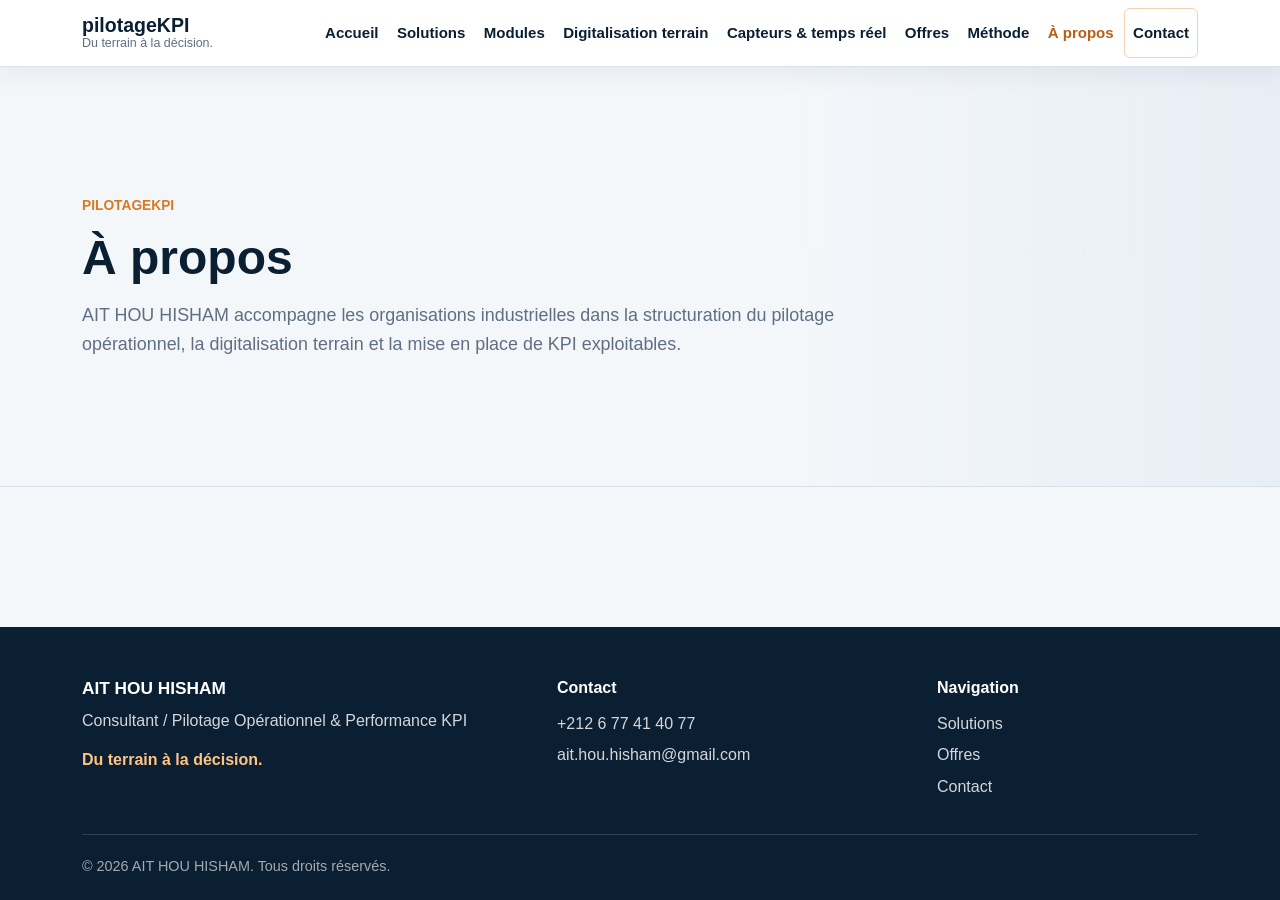
==== apropos.html @ cf685424 "Lot 1 - Structure visuelle initiale du site" ====
<!doctype html>
<html lang="fr">
<head>
  <meta charset="utf-8">
  <meta name="viewport" content="width=device-width, initial-scale=1">
  <title>À propos | pilotageKPI</title>
  <meta name="description" content="À propos de AIT HOU HISHAM, consultant en pilotage opérationnel et performance KPI.">
  <link href="https://cdn.jsdelivr.net/npm/bootstrap@5.3.3/dist/css/bootstrap.min.css" rel="stylesheet">
  <link rel="stylesheet" href="assets/css/style.css">
</head>
<body class="site-body">
  <a class="skip-link" href="#contenu">Aller au contenu</a>

  <nav class="navbar navbar-expand-xl site-navbar sticky-top" aria-label="Navigation principale">
    <div class="container">
      <a class="navbar-brand" href="index.html" aria-label="pilotageKPI - Accueil">
        <span class="brand-name">pilotageKPI</span>
        <span class="brand-line">Du terrain à la décision.</span>
      </a>
      <button class="navbar-toggler" type="button" data-bs-toggle="collapse" data-bs-target="#mainNavigation" aria-controls="mainNavigation" aria-expanded="false" aria-label="Ouvrir le menu">
        <span class="navbar-toggler-icon"></span>
      </button>
      <div class="collapse navbar-collapse" id="mainNavigation">
        <ul class="navbar-nav ms-auto align-items-lg-center">
          <li class="nav-item"><a class="nav-link" href="index.html" data-nav-link>Accueil</a></li>
          <li class="nav-item"><a class="nav-link" href="solutions.html" data-nav-link>Solutions</a></li>
          <li class="nav-item"><a class="nav-link" href="modules.html" data-nav-link>Modules</a></li>
          <li class="nav-item"><a class="nav-link" href="digitalisation-terrain.html" data-nav-link>Digitalisation terrain</a></li>
          <li class="nav-item"><a class="nav-link" href="capteurs-temps-reel.html" data-nav-link>Capteurs & temps réel</a></li>
          <li class="nav-item"><a class="nav-link" href="offres.html" data-nav-link>Offres</a></li>
          <li class="nav-item"><a class="nav-link" href="methode.html" data-nav-link>Méthode</a></li>
          <li class="nav-item"><a class="nav-link" href="apropos.html" data-nav-link>À propos</a></li>
          <li class="nav-item"><a class="nav-link nav-contact" href="contact.html" data-nav-link>Contact</a></li>
        </ul>
      </div>
    </div>
  </nav>

  <main id="contenu" class="site-main">
    <section class="page-hero">
      <div class="container">
        <p class="section-kicker">pilotageKPI</p>
        <h1>À propos</h1>
        <p class="page-intro">
          AIT HOU HISHAM accompagne les organisations industrielles dans la structuration du pilotage opérationnel,
          la digitalisation terrain et la mise en place de KPI exploitables.
        </p>
      </div>
    </section>
  </main>

  <footer class="site-footer">
    <div class="container">
      <div class="row gy-4 align-items-start">
        <div class="col-lg-5">
          <p class="footer-name">AIT HOU HISHAM</p>
          <p class="footer-title">Consultant / Pilotage Opérationnel & Performance KPI</p>
          <p class="footer-slogan">Du terrain à la décision.</p>
        </div>
        <div class="col-lg-4">
          <p class="footer-label">Contact</p>
          <ul class="footer-list">
            <li><a href="tel:+212677414077">+212 6 77 41 40 77</a></li>
            <li><a href="mailto:ait.hou.hisham@gmail.com">ait.hou.hisham@gmail.com</a></li>
          </ul>
        </div>
        <div class="col-lg-3">
          <p class="footer-label">Navigation</p>
          <ul class="footer-list">
            <li><a href="solutions.html">Solutions</a></li>
            <li><a href="offres.html">Offres</a></li>
            <li><a href="contact.html">Contact</a></li>
          </ul>
        </div>
      </div>
      <div class="footer-bottom">
        <span>© <span data-current-year></span> AIT HOU HISHAM. Tous droits réservés.</span>
      </div>
    </div>
  </footer>

  <script src="https://cdn.jsdelivr.net/npm/bootstrap@5.3.3/dist/js/bootstrap.bundle.min.js"></script>
  <script src="assets/js/main.js"></script>
</body>
</html>
---- assets/css/style.css ----
:root {
  --color-primary: #0b1f33;
  --color-primary-soft: #12395a;
  --color-primary-muted: #25638b;
  --color-accent: #d97924;
  --color-accent-dark: #b85f16;
  --color-white: #ffffff;
  --color-light: #f4f7fa;
  --color-border: #d9e1ea;
  --color-text: #142235;
  --color-muted: #5f6f82;
  --shadow-soft: 0 16px 40px rgba(11, 31, 51, 0.1);
}

* {
  box-sizing: border-box;
}

html {
  scroll-behavior: smooth;
}

body {
  margin: 0;
  font-family: Arial, Helvetica, sans-serif;
  color: var(--color-text);
  background: var(--color-light);
  line-height: 1.6;
}

a {
  color: inherit;
}

.site-body {
  min-height: 100vh;
  display: flex;
  flex-direction: column;
}

.site-main {
  flex: 1;
}

.skip-link {
  position: absolute;
  top: -48px;
  left: 16px;
  z-index: 1100;
  padding: 10px 14px;
  color: var(--color-white);
  background: var(--color-primary);
  border-radius: 6px;
  text-decoration: none;
  transition: top 0.2s ease;
}

.skip-link:focus {
  top: 16px;
}

.site-navbar {
  background: rgba(255, 255, 255, 0.98);
  border-bottom: 1px solid var(--color-border);
  box-shadow: 0 8px 24px rgba(11, 31, 51, 0.06);
}

.navbar-brand {
  display: inline-flex;
  flex-direction: column;
  gap: 0;
  padding: 0.35rem 0;
  color: var(--color-primary);
}

.navbar-brand:hover,
.navbar-brand:focus {
  color: var(--color-primary);
}

.brand-name {
  font-size: 1.22rem;
  font-weight: 800;
  line-height: 1.1;
  letter-spacing: 0;
}

.brand-line {
  font-size: 0.78rem;
  color: var(--color-muted);
  line-height: 1.2;
}

.navbar-nav {
  gap: 0.15rem;
}

.site-navbar .nav-link {
  color: var(--color-primary);
  font-size: 0.94rem;
  font-weight: 600;
  padding: 0.75rem 0.68rem;
  border-radius: 6px;
}

.site-navbar .nav-link:hover,
.site-navbar .nav-link:focus {
  color: var(--color-accent-dark);
  background: rgba(217, 121, 36, 0.08);
}

.site-navbar .nav-link.active {
  color: var(--color-accent-dark);
}

.nav-contact {
  border: 1px solid rgba(217, 121, 36, 0.35);
}

.navbar-toggler {
  border-color: var(--color-border);
  border-radius: 6px;
}

.hero-section {
  min-height: 680px;
  display: flex;
  align-items: center;
  color: var(--color-white);
  background-image:
    linear-gradient(90deg, rgba(11, 31, 51, 0.96) 0%, rgba(11, 31, 51, 0.86) 42%, rgba(11, 31, 51, 0.5) 100%),
    url("../img/hero-industrial-kpi.png");
  background-size: cover;
  background-position: center;
  padding: 6rem 0;
}

.hero-content {
  max-width: 760px;
}

.section-kicker {
  margin: 0 0 0.9rem;
  color: var(--color-accent);
  font-size: 0.86rem;
  font-weight: 800;
  letter-spacing: 0;
  text-transform: uppercase;
}

.hero-section .section-kicker {
  color: #ffc483;
}

.hero-section h1,
.page-hero h1 {
  margin: 0;
  font-weight: 800;
  line-height: 1.12;
  letter-spacing: 0;
}

.hero-section h1 {
  max-width: 720px;
  font-size: 3.4rem;
}

.hero-subtitle {
  margin: 1.2rem 0 0;
  color: #eaf0f6;
  font-size: 1.35rem;
  font-weight: 700;
}

.hero-text {
  max-width: 680px;
  margin: 1rem 0 0;
  color: rgba(255, 255, 255, 0.9);
  font-size: 1.08rem;
}

.hero-actions,
.contact-actions {
  display: flex;
  flex-wrap: wrap;
  gap: 0.85rem;
  margin-top: 2rem;
}

.btn {
  border-radius: 6px;
  font-weight: 700;
  padding: 0.8rem 1.1rem;
}

.btn-accent {
  color: var(--color-white);
  background: var(--color-accent);
  border: 1px solid var(--color-accent);
}

.btn-accent:hover,
.btn-accent:focus {
  color: var(--color-white);
  background: var(--color-accent-dark);
  border-color: var(--color-accent-dark);
}

.btn-light-outline {
  color: var(--color-white);
  border: 1px solid rgba(255, 255, 255, 0.72);
  background: rgba(255, 255, 255, 0.06);
}

.btn-light-outline:hover,
.btn-light-outline:focus {
  color: var(--color-primary);
  background: var(--color-white);
  border-color: var(--color-white);
}

.btn-primary-soft {
  color: var(--color-white);
  background: var(--color-primary-soft);
  border: 1px solid var(--color-primary-soft);
}

.btn-primary-soft:hover,
.btn-primary-soft:focus {
  color: var(--color-white);
  background: var(--color-primary);
  border-color: var(--color-primary);
}

.section-band {
  padding: 4.5rem 0;
  background: var(--color-white);
}

.section-heading {
  max-width: 760px;
  margin-bottom: 2rem;
}

.section-heading h2 {
  margin: 0;
  color: var(--color-primary);
  font-size: 2rem;
  font-weight: 800;
  line-height: 1.2;
  letter-spacing: 0;
}

.feature-card {
  height: 100%;
  padding: 1.5rem;
  background: var(--color-white);
  border: 1px solid var(--color-border);
  border-top: 4px solid var(--color-accent);
  border-radius: 8px;
  box-shadow: var(--shadow-soft);
}

.feature-card h3 {
  margin: 0 0 0.75rem;
  color: var(--color-primary);
  font-size: 1.18rem;
  font-weight: 800;
  letter-spacing: 0;
}

.feature-card p {
  margin: 0;
  color: var(--color-muted);
}

.page-hero {
  min-height: 420px;
  display: flex;
  align-items: center;
  padding: 5rem 0;
  background:
    linear-gradient(90deg, rgba(244, 247, 250, 1) 0%, rgba(244, 247, 250, 0.96) 60%, rgba(231, 238, 245, 1) 100%);
  border-bottom: 1px solid var(--color-border);
}

.page-hero h1 {
  color: var(--color-primary);
  font-size: 3rem;
}

.page-intro {
  max-width: 760px;
  margin: 1rem 0 0;
  color: var(--color-muted);
  font-size: 1.12rem;
}

.site-footer {
  color: rgba(255, 255, 255, 0.82);
  background: var(--color-primary);
  padding: 3rem 0 1.4rem;
}

.footer-name {
  margin: 0 0 0.35rem;
  color: var(--color-white);
  font-size: 1.08rem;
  font-weight: 800;
  letter-spacing: 0;
}

.footer-title,
.footer-slogan {
  margin: 0;
}

.footer-slogan {
  margin-top: 0.8rem;
  color: #ffc483;
  font-weight: 700;
}

.footer-label {
  margin: 0 0 0.65rem;
  color: var(--color-white);
  font-weight: 800;
}

.footer-list {
  display: grid;
  gap: 0.35rem;
  margin: 0;
  padding: 0;
  list-style: none;
}

.footer-list a {
  color: rgba(255, 255, 255, 0.82);
  text-decoration: none;
}

.footer-list a:hover,
.footer-list a:focus {
  color: #ffc483;
}

.footer-bottom {
  margin-top: 2.2rem;
  padding-top: 1.2rem;
  color: rgba(255, 255, 255, 0.62);
  border-top: 1px solid rgba(255, 255, 255, 0.14);
  font-size: 0.9rem;
}

@media (max-width: 1199.98px) {
  .site-navbar .navbar-collapse {
    padding: 1rem 0 0.4rem;
  }

  .navbar-nav {
    align-items: stretch;
  }

  .site-navbar .nav-link {
    padding: 0.7rem 0.75rem;
  }

  .nav-contact {
    border: 0;
  }

  .hero-section {
    min-height: 620px;
    background-position: 58% center;
  }

  .hero-section h1 {
    font-size: 2.65rem;
  }
}

@media (max-width: 575.98px) {
  .brand-name {
    font-size: 1.08rem;
  }

  .brand-line {
    font-size: 0.72rem;
  }

  .hero-section {
    min-height: auto;
    padding: 4.5rem 0;
    background-position: center;
  }

  .hero-section h1 {
    font-size: 2.15rem;
  }

  .hero-subtitle {
    font-size: 1.08rem;
  }

  .hero-text,
  .page-intro {
    font-size: 1rem;
  }

  .hero-actions,
  .contact-actions {
    flex-direction: column;
    align-items: stretch;
  }

  .btn {
    width: 100%;
  }

  .section-band,
  .page-hero {
    padding: 3.4rem 0;
  }

  .page-hero h1 {
    font-size: 2.15rem;
  }

  .section-heading h2 {
    font-size: 1.65rem;
  }
}
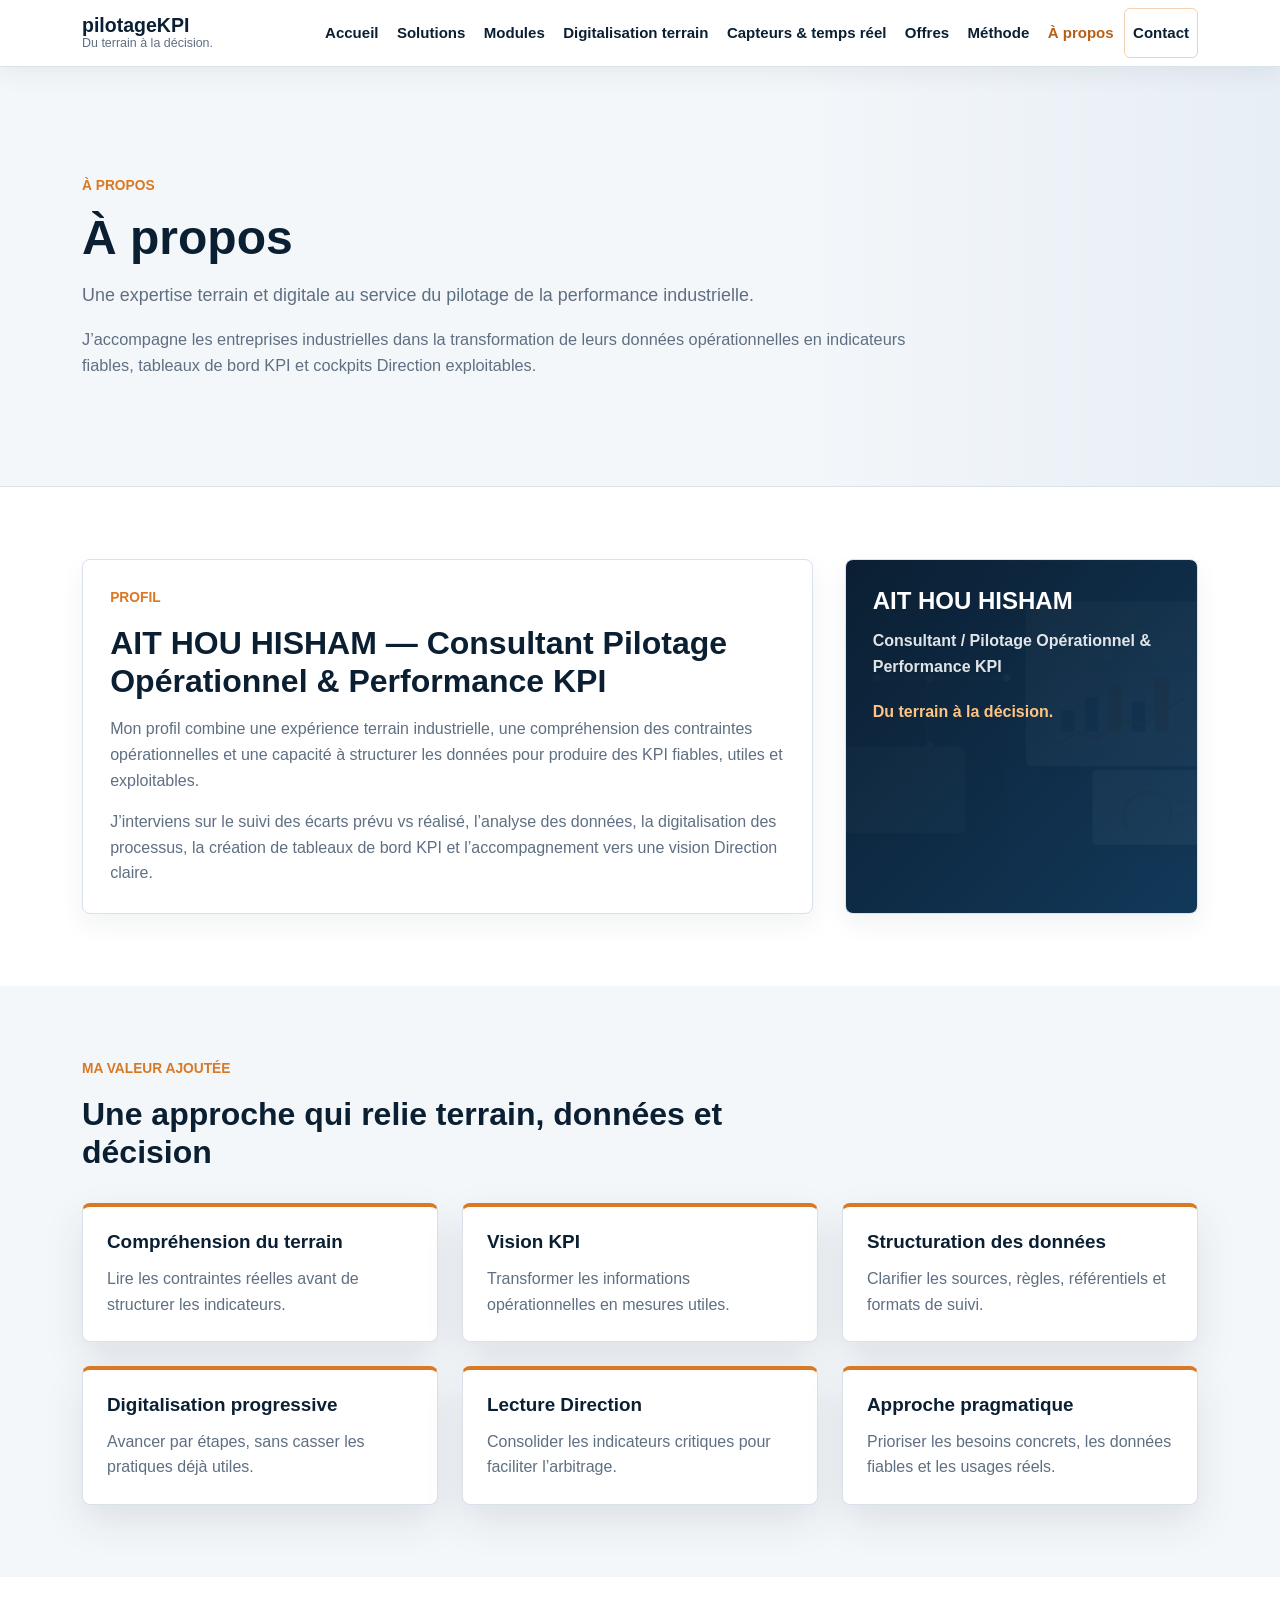
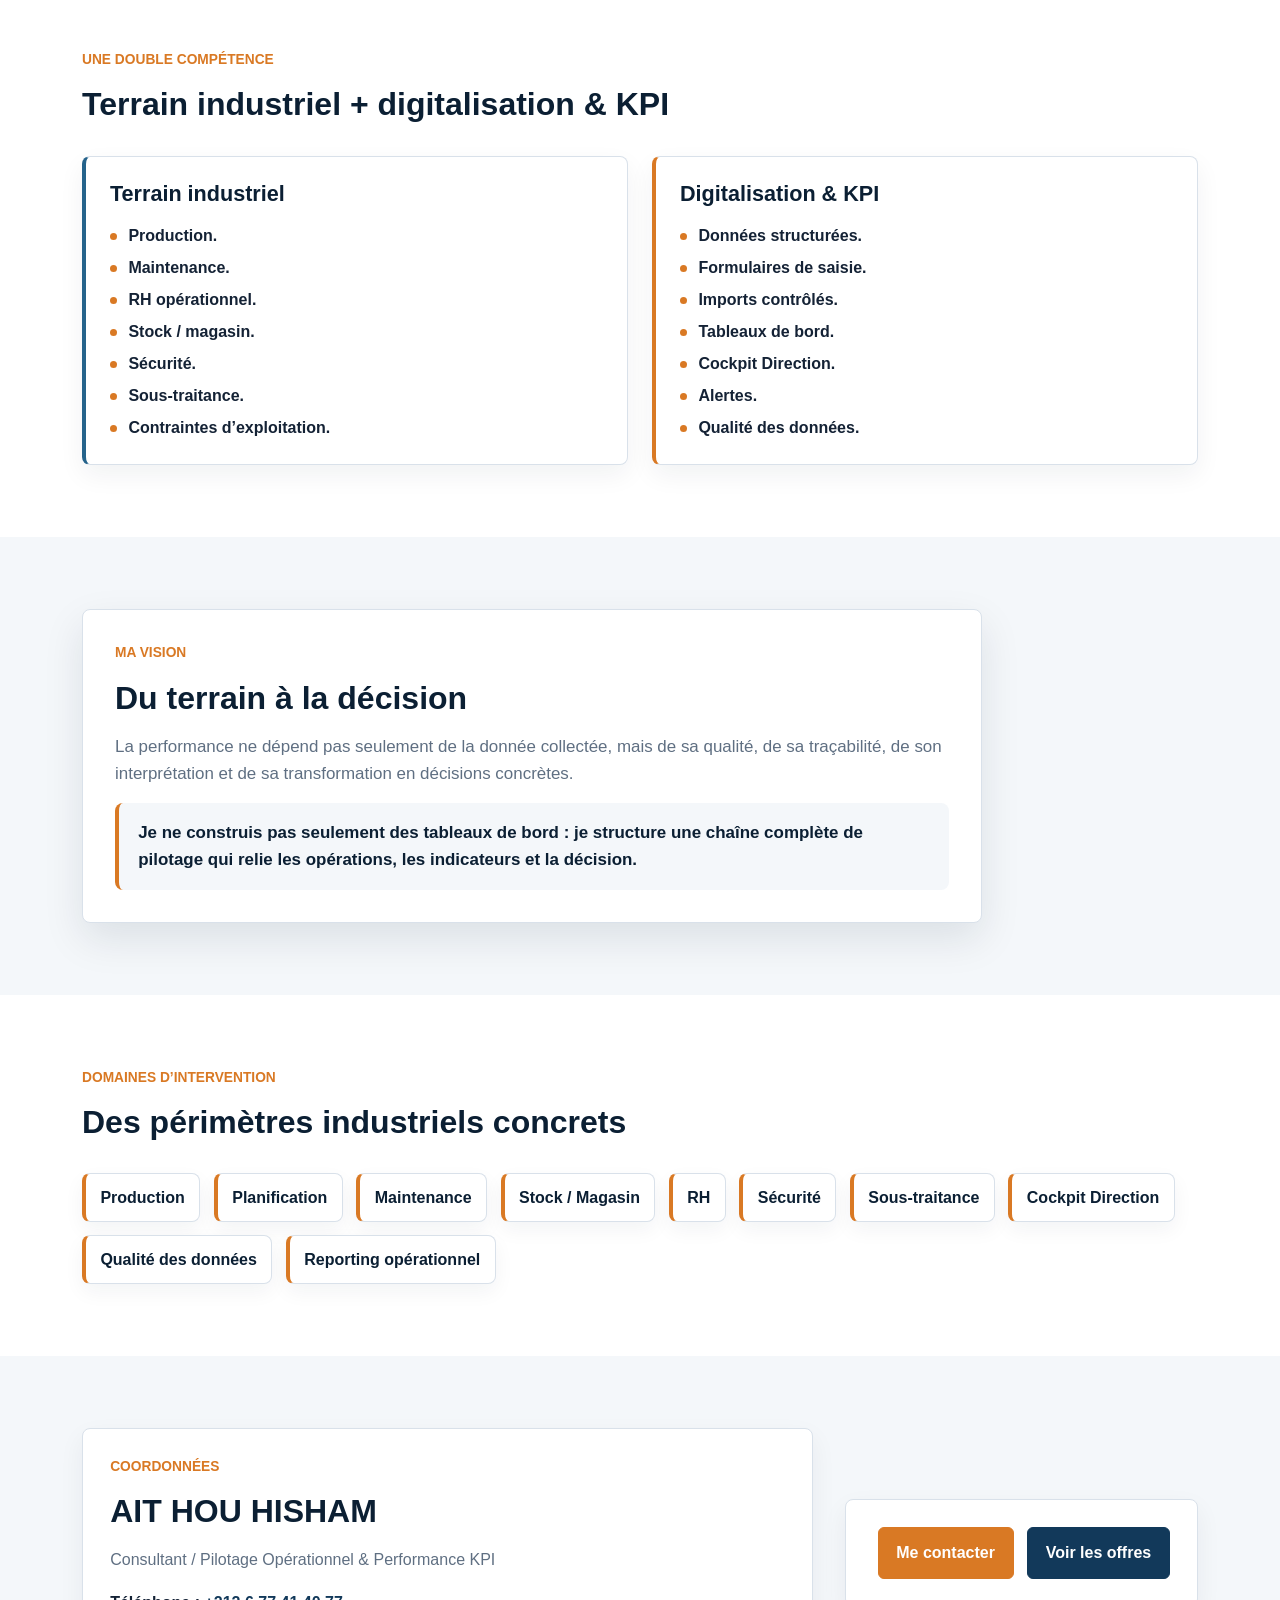
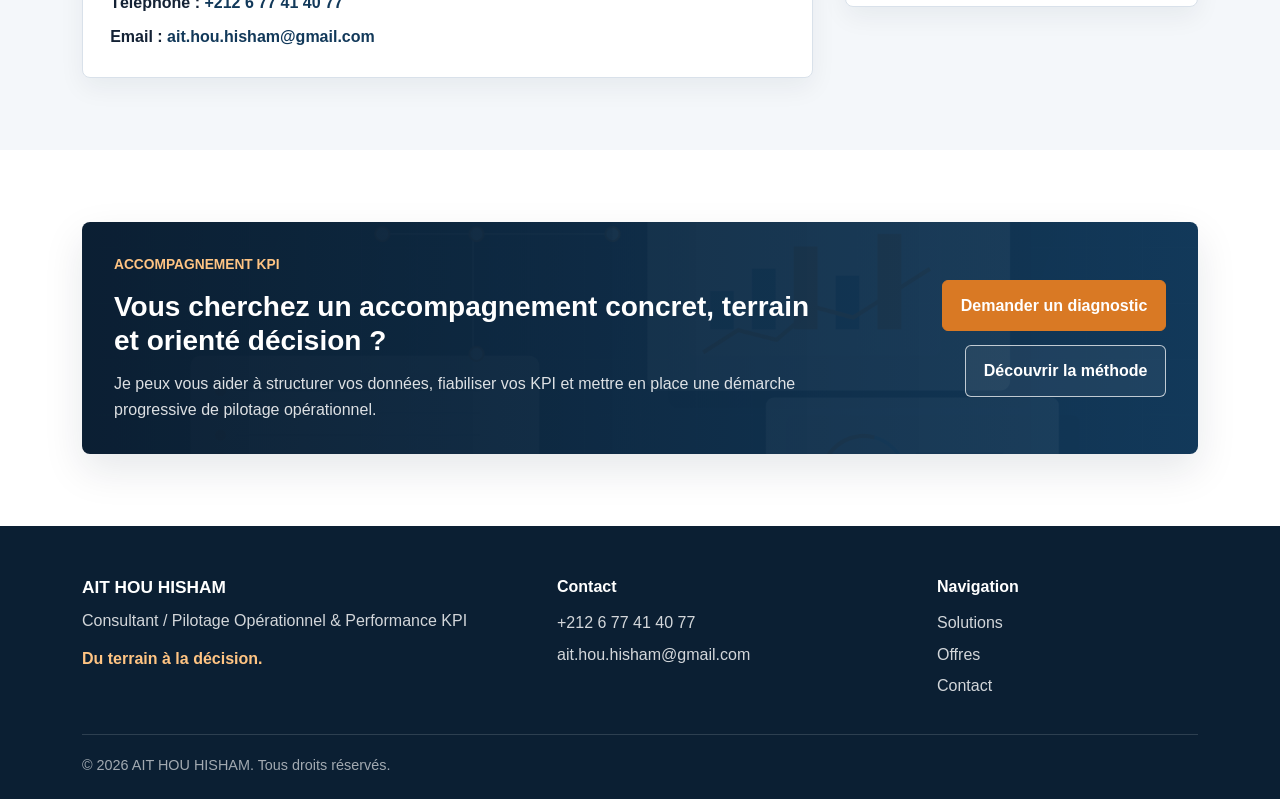
==== commit 8bd3166a: "Lot 6 - Page a propos consultant" ====
--- a/apropos.html
+++ b/apropos.html
@@ -4,7 +4,7 @@
   <meta charset="utf-8">
   <meta name="viewport" content="width=device-width, initial-scale=1">
   <title>À propos | pilotageKPI</title>
-  <meta name="description" content="À propos de AIT HOU HISHAM, consultant en pilotage opérationnel et performance KPI.">
+  <meta name="description" content="À propos de AIT HOU HISHAM, consultant en pilotage opérationnel, performance KPI et digitalisation industrielle.">
   <link href="https://cdn.jsdelivr.net/npm/bootstrap@5.3.3/dist/css/bootstrap.min.css" rel="stylesheet">
   <link rel="stylesheet" href="assets/css/style.css">
 </head>
@@ -39,12 +39,202 @@
   <main id="contenu" class="site-main">
     <section class="page-hero">
       <div class="container">
-        <p class="section-kicker">pilotageKPI</p>
+        <p class="section-kicker">À propos</p>
         <h1>À propos</h1>
         <p class="page-intro">
-          AIT HOU HISHAM accompagne les organisations industrielles dans la structuration du pilotage opérationnel,
-          la digitalisation terrain et la mise en place de KPI exploitables.
+          Une expertise terrain et digitale au service du pilotage de la performance industrielle.
         </p>
+        <p class="page-hero-copy">
+          J’accompagne les entreprises industrielles dans la transformation de leurs données opérationnelles en
+          indicateurs fiables, tableaux de bord KPI et cockpits Direction exploitables.
+        </p>
+      </div>
+    </section>
+
+    <section class="section-band">
+      <div class="container">
+        <div class="profile-panel">
+          <div class="profile-identity">
+            <p class="section-kicker">Profil</p>
+            <h2>AIT HOU HISHAM — Consultant Pilotage Opérationnel & Performance KPI</h2>
+            <p>
+              Mon profil combine une expérience terrain industrielle, une compréhension des contraintes opérationnelles
+              et une capacité à structurer les données pour produire des KPI fiables, utiles et exploitables.
+            </p>
+            <p>
+              J’interviens sur le suivi des écarts prévu vs réalisé, l’analyse des données, la digitalisation des processus,
+              la création de tableaux de bord KPI et l’accompagnement vers une vision Direction claire.
+            </p>
+          </div>
+          <div class="profile-summary" aria-label="Identité du consultant">
+            <p class="profile-name">AIT HOU HISHAM</p>
+            <p class="profile-title">Consultant / Pilotage Opérationnel & Performance KPI</p>
+            <p class="profile-slogan">Du terrain à la décision.</p>
+          </div>
+        </div>
+      </div>
+    </section>
+
+    <section class="section-band section-muted">
+      <div class="container">
+        <div class="section-heading">
+          <p class="section-kicker">Ma valeur ajoutée</p>
+          <h2>Une approche qui relie terrain, données et décision</h2>
+        </div>
+        <div class="row g-4">
+          <div class="col-md-6 col-xl-4">
+            <article class="feature-card">
+              <h3>Compréhension du terrain</h3>
+              <p>Lire les contraintes réelles avant de structurer les indicateurs.</p>
+            </article>
+          </div>
+          <div class="col-md-6 col-xl-4">
+            <article class="feature-card">
+              <h3>Vision KPI</h3>
+              <p>Transformer les informations opérationnelles en mesures utiles.</p>
+            </article>
+          </div>
+          <div class="col-md-6 col-xl-4">
+            <article class="feature-card">
+              <h3>Structuration des données</h3>
+              <p>Clarifier les sources, règles, référentiels et formats de suivi.</p>
+            </article>
+          </div>
+          <div class="col-md-6 col-xl-4">
+            <article class="feature-card">
+              <h3>Digitalisation progressive</h3>
+              <p>Avancer par étapes, sans casser les pratiques déjà utiles.</p>
+            </article>
+          </div>
+          <div class="col-md-6 col-xl-4">
+            <article class="feature-card">
+              <h3>Lecture Direction</h3>
+              <p>Consolider les indicateurs critiques pour faciliter l’arbitrage.</p>
+            </article>
+          </div>
+          <div class="col-md-6 col-xl-4">
+            <article class="feature-card">
+              <h3>Approche pragmatique</h3>
+              <p>Prioriser les besoins concrets, les données fiables et les usages réels.</p>
+            </article>
+          </div>
+        </div>
+      </div>
+    </section>
+
+    <section class="section-band">
+      <div class="container">
+        <div class="section-heading">
+          <p class="section-kicker">Une double compétence</p>
+          <h2>Terrain industriel + digitalisation & KPI</h2>
+        </div>
+        <div class="row g-4">
+          <div class="col-lg-6">
+            <article class="competence-card">
+              <h3>Terrain industriel</h3>
+              <ul class="compact-list">
+                <li>Production.</li>
+                <li>Maintenance.</li>
+                <li>RH opérationnel.</li>
+                <li>Stock / magasin.</li>
+                <li>Sécurité.</li>
+                <li>Sous-traitance.</li>
+                <li>Contraintes d’exploitation.</li>
+              </ul>
+            </article>
+          </div>
+          <div class="col-lg-6">
+            <article class="competence-card competence-card-accent">
+              <h3>Digitalisation & KPI</h3>
+              <ul class="compact-list">
+                <li>Données structurées.</li>
+                <li>Formulaires de saisie.</li>
+                <li>Imports contrôlés.</li>
+                <li>Tableaux de bord.</li>
+                <li>Cockpit Direction.</li>
+                <li>Alertes.</li>
+                <li>Qualité des données.</li>
+              </ul>
+            </article>
+          </div>
+        </div>
+      </div>
+    </section>
+
+    <section class="section-band section-muted">
+      <div class="container">
+        <div class="vision-panel">
+          <p class="section-kicker">Ma vision</p>
+          <h2>Du terrain à la décision</h2>
+          <p>
+            La performance ne dépend pas seulement de la donnée collectée, mais de sa qualité, de sa traçabilité,
+            de son interprétation et de sa transformation en décisions concrètes.
+          </p>
+          <p class="vision-quote">
+            Je ne construis pas seulement des tableaux de bord : je structure une chaîne complète de pilotage qui relie
+            les opérations, les indicateurs et la décision.
+          </p>
+        </div>
+      </div>
+    </section>
+
+    <section class="section-band">
+      <div class="container">
+        <div class="section-heading">
+          <p class="section-kicker">Domaines d’intervention</p>
+          <h2>Des périmètres industriels concrets</h2>
+        </div>
+        <div class="domain-tags" aria-label="Domaines d’intervention">
+          <span>Production</span>
+          <span>Planification</span>
+          <span>Maintenance</span>
+          <span>Stock / Magasin</span>
+          <span>RH</span>
+          <span>Sécurité</span>
+          <span>Sous-traitance</span>
+          <span>Cockpit Direction</span>
+          <span>Qualité des données</span>
+          <span>Reporting opérationnel</span>
+        </div>
+      </div>
+    </section>
+
+    <section class="section-band section-muted">
+      <div class="container">
+        <div class="contact-panel">
+          <div>
+            <p class="section-kicker">Coordonnées</p>
+            <h2>AIT HOU HISHAM</h2>
+            <p class="contact-role">Consultant / Pilotage Opérationnel & Performance KPI</p>
+            <ul class="contact-list">
+              <li><strong>Téléphone :</strong> <a href="tel:+212677414077">+212 6 77 41 40 77</a></li>
+              <li><strong>Email :</strong> <a href="mailto:ait.hou.hisham@gmail.com">ait.hou.hisham@gmail.com</a></li>
+            </ul>
+          </div>
+          <div class="cta-actions">
+            <a class="btn btn-accent" href="contact.html">Me contacter</a>
+            <a class="btn btn-primary-soft" href="offres.html">Voir les offres</a>
+          </div>
+        </div>
+      </div>
+    </section>
+
+    <section class="section-band">
+      <div class="container">
+        <div class="cta-panel">
+          <div>
+            <p class="section-kicker">Accompagnement KPI</p>
+            <h2>Vous cherchez un accompagnement concret, terrain et orienté décision ?</h2>
+            <p>
+              Je peux vous aider à structurer vos données, fiabiliser vos KPI et mettre en place une démarche progressive
+              de pilotage opérationnel.
+            </p>
+          </div>
+          <div class="cta-actions">
+            <a class="btn btn-accent" href="contact.html">Demander un diagnostic</a>
+            <a class="btn btn-light-outline" href="methode.html">Découvrir la méthode</a>
+          </div>
+        </div>
       </div>
     </section>
   </main>
--- a/assets/css/style.css
+++ b/assets/css/style.css
@@ -26,6 +26,7 @@
   color: var(--color-text);
   background: var(--color-light);
   line-height: 1.6;
+  overflow-x: hidden;
 }
 
 a {
@@ -168,8 +169,13 @@
 .hero-subtitle {
   margin: 1.2rem 0 0;
   color: #eaf0f6;
-  font-size: 1.35rem;
+  font-size: 1.24rem;
   font-weight: 700;
+  overflow-wrap: break-word;
+}
+
+.hero-subtitle span {
+  display: inline;
 }
 
 .hero-text {
@@ -187,6 +193,35 @@
   margin-top: 2rem;
 }
 
+.hero-indicators {
+  display: flex;
+  flex-wrap: wrap;
+  gap: 0.8rem;
+  margin-top: 2rem;
+}
+
+.hero-indicator {
+  display: inline-flex;
+  align-items: center;
+  gap: 0.55rem;
+  min-height: 48px;
+  padding: 0.65rem 0.85rem;
+  color: rgba(255, 255, 255, 0.92);
+  background: rgba(255, 255, 255, 0.1);
+  border: 1px solid rgba(255, 255, 255, 0.18);
+  border-radius: 8px;
+  backdrop-filter: blur(2px);
+}
+
+.indicator-mark {
+  width: 10px;
+  height: 10px;
+  flex: 0 0 auto;
+  background: var(--color-accent);
+  border-radius: 50%;
+  box-shadow: 0 0 0 5px rgba(217, 121, 36, 0.18);
+}
+
 .btn {
   border-radius: 6px;
   font-weight: 700;
@@ -237,11 +272,21 @@
   background: var(--color-white);
 }
 
+.section-muted {
+  background: var(--color-light);
+}
+
 .section-heading {
   max-width: 760px;
   margin-bottom: 2rem;
 }
 
+.section-heading > p:not(.section-kicker) {
+  margin: 1rem 0 0;
+  color: var(--color-muted);
+  font-size: 1.06rem;
+}
+
 .section-heading h2 {
   margin: 0;
   color: var(--color-primary);
@@ -272,6 +317,378 @@
 .feature-card p {
   margin: 0;
   color: var(--color-muted);
+}
+
+.card-index {
+  display: inline-block;
+  margin-bottom: 0.9rem;
+  color: var(--color-accent-dark);
+  font-size: 0.82rem;
+  font-weight: 800;
+}
+
+.pilotage-chain {
+  padding: 1.25rem;
+  background: var(--color-white);
+  border: 1px solid var(--color-border);
+  border-radius: 8px;
+  box-shadow: var(--shadow-soft);
+}
+
+.chain-sources {
+  display: grid;
+  grid-template-columns: 1fr auto 1fr auto 1fr auto 1fr;
+  gap: 0.65rem;
+  align-items: center;
+}
+
+.chain-pill,
+.chain-step {
+  min-height: 58px;
+  display: flex;
+  align-items: center;
+  justify-content: center;
+  padding: 0.85rem;
+  color: var(--color-primary);
+  background: var(--color-light);
+  border: 1px solid var(--color-border);
+  border-radius: 8px;
+  font-weight: 800;
+  text-align: center;
+}
+
+.chain-plus {
+  color: var(--color-accent-dark);
+  font-size: 1.5rem;
+  font-weight: 800;
+  line-height: 1;
+  text-align: center;
+}
+
+.chain-flow {
+  width: 2px;
+  height: 34px;
+  margin: 0.75rem auto;
+  background: var(--color-accent);
+  position: relative;
+}
+
+.chain-flow::after {
+  content: "";
+  position: absolute;
+  left: 50%;
+  bottom: -1px;
+  width: 10px;
+  height: 10px;
+  border-right: 2px solid var(--color-accent);
+  border-bottom: 2px solid var(--color-accent);
+  transform: translateX(-50%) rotate(45deg);
+}
+
+.chain-step {
+  max-width: 460px;
+  margin: 0 auto;
+}
+
+.chain-step-primary {
+  color: var(--color-white);
+  background: var(--color-primary-soft);
+  border-color: var(--color-primary-soft);
+}
+
+.section-note {
+  max-width: 920px;
+  margin: 1.4rem 0 0;
+  color: var(--color-muted);
+  font-size: 1rem;
+}
+
+.data-card,
+.module-card {
+  height: 100%;
+  padding: 1.35rem;
+  background: var(--color-white);
+  border: 1px solid var(--color-border);
+  border-radius: 8px;
+  box-shadow: 0 10px 26px rgba(11, 31, 51, 0.06);
+}
+
+.data-card h3,
+.module-card h3 {
+  margin: 0 0 0.65rem;
+  color: var(--color-primary);
+  font-size: 1.08rem;
+  font-weight: 800;
+}
+
+.data-card p,
+.module-card p {
+  margin: 0;
+  color: var(--color-muted);
+}
+
+.module-card {
+  border-top: 3px solid var(--color-primary-muted);
+}
+
+.value-list {
+  display: grid;
+  grid-template-columns: repeat(2, minmax(0, 1fr));
+  gap: 0.85rem;
+  margin: 0;
+  padding: 0;
+  list-style: none;
+}
+
+.value-list li {
+  position: relative;
+  min-height: 58px;
+  padding: 0.9rem 1rem 0.9rem 2.35rem;
+  color: var(--color-text);
+  background: var(--color-light);
+  border: 1px solid var(--color-border);
+  border-radius: 8px;
+  font-weight: 700;
+}
+
+.value-list li::before {
+  content: "";
+  position: absolute;
+  left: 1rem;
+  top: 1.25rem;
+  width: 9px;
+  height: 9px;
+  background: var(--color-accent);
+  border-radius: 50%;
+}
+
+.final-cta {
+  padding: 4.8rem 0;
+  color: var(--color-white);
+  background:
+    linear-gradient(90deg, rgba(11, 31, 51, 0.98), rgba(18, 57, 90, 0.94)),
+    url("../img/hero-industrial-kpi.png");
+  background-size: cover;
+  background-position: center;
+}
+
+.final-cta-content {
+  max-width: 800px;
+}
+
+.final-cta h2 {
+  margin: 0;
+  font-size: 2.35rem;
+  line-height: 1.2;
+  font-weight: 800;
+  letter-spacing: 0;
+}
+
+.final-cta p {
+  max-width: 680px;
+  margin: 1rem 0 0;
+  color: rgba(255, 255, 255, 0.88);
+  font-size: 1.08rem;
+}
+
+.final-cta .section-kicker {
+  color: #ffc483;
+}
+
+.cta-panel {
+  display: flex;
+  align-items: center;
+  justify-content: space-between;
+  gap: 1.5rem;
+  padding: 2rem;
+  color: var(--color-white);
+  background:
+    linear-gradient(90deg, rgba(11, 31, 51, 0.98), rgba(18, 57, 90, 0.94)),
+    url("../img/hero-industrial-kpi.png");
+  background-size: cover;
+  background-position: center;
+  border-radius: 8px;
+  box-shadow: var(--shadow-soft);
+}
+
+.cta-panel h2 {
+  margin: 0;
+  font-size: 1.75rem;
+  font-weight: 800;
+  line-height: 1.2;
+  letter-spacing: 0;
+}
+
+.cta-panel p:not(.section-kicker) {
+  max-width: 760px;
+  margin: 0.85rem 0 0;
+  color: rgba(255, 255, 255, 0.86);
+}
+
+.cta-panel .section-kicker {
+  color: #ffc483;
+}
+
+.detail-card,
+.role-card {
+  height: 100%;
+  padding: 1.5rem;
+  background: var(--color-white);
+  border: 1px solid var(--color-border);
+  border-radius: 8px;
+  box-shadow: 0 10px 26px rgba(11, 31, 51, 0.06);
+}
+
+.detail-card {
+  border-top: 4px solid var(--color-accent);
+}
+
+.detail-card h3,
+.role-card h3 {
+  margin: 0 0 1rem;
+  color: var(--color-primary);
+  font-size: 1.22rem;
+  font-weight: 800;
+  letter-spacing: 0;
+}
+
+.detail-list {
+  display: grid;
+  gap: 0.95rem;
+  margin: 0;
+}
+
+.detail-list div {
+  padding-top: 0.95rem;
+  border-top: 1px solid var(--color-border);
+}
+
+.detail-list div:first-child {
+  padding-top: 0;
+  border-top: 0;
+}
+
+.detail-list dt {
+  color: var(--color-primary);
+  font-size: 0.82rem;
+  font-weight: 800;
+  text-transform: uppercase;
+}
+
+.detail-list dd {
+  margin: 0.25rem 0 0;
+  color: var(--color-muted);
+}
+
+.role-card {
+  border-left: 4px solid var(--color-primary-muted);
+}
+
+.role-card p {
+  margin: 0 0 1rem;
+  color: var(--color-muted);
+}
+
+.compact-list {
+  display: grid;
+  gap: 0.4rem;
+  margin: 0;
+  padding: 0;
+  list-style: none;
+}
+
+.compact-list li {
+  position: relative;
+  padding-left: 1.15rem;
+  color: var(--color-text);
+  font-weight: 700;
+}
+
+.compact-list li::before {
+  content: "";
+  position: absolute;
+  left: 0;
+  top: 0.62rem;
+  width: 7px;
+  height: 7px;
+  background: var(--color-accent);
+  border-radius: 50%;
+}
+
+.architecture-stack {
+  max-width: 620px;
+  padding: 1.25rem;
+  background: var(--color-white);
+  border: 1px solid var(--color-border);
+  border-radius: 8px;
+  box-shadow: var(--shadow-soft);
+}
+
+.architecture-step {
+  min-height: 58px;
+  display: flex;
+  align-items: center;
+  justify-content: center;
+  padding: 0.85rem 1rem;
+  color: var(--color-primary);
+  background: var(--color-light);
+  border: 1px solid var(--color-border);
+  border-radius: 8px;
+  font-weight: 800;
+  text-align: center;
+}
+
+.architecture-step-primary {
+  color: var(--color-white);
+  background: var(--color-primary-soft);
+  border-color: var(--color-primary-soft);
+}
+
+.architecture-arrow {
+  width: 2px;
+  height: 34px;
+  margin: 0.75rem auto;
+  background: var(--color-accent);
+  position: relative;
+}
+
+.architecture-arrow::after {
+  content: "";
+  position: absolute;
+  left: 50%;
+  bottom: -1px;
+  width: 10px;
+  height: 10px;
+  border-right: 2px solid var(--color-accent);
+  border-bottom: 2px solid var(--color-accent);
+  transform: translateX(-50%) rotate(45deg);
+}
+
+.sensor-grid {
+  display: grid;
+  grid-template-columns: repeat(5, minmax(0, 1fr));
+  gap: 0.85rem;
+}
+
+.sensor-grid span {
+  min-height: 54px;
+  display: flex;
+  align-items: center;
+  justify-content: center;
+  padding: 0.75rem;
+  color: var(--color-primary);
+  background: var(--color-white);
+  border: 1px solid var(--color-border);
+  border-radius: 8px;
+  box-shadow: 0 8px 20px rgba(11, 31, 51, 0.05);
+  font-weight: 800;
+  text-align: center;
+}
+
+.large-copy {
+  margin: 0 0 1.2rem;
+  color: var(--color-muted);
+  font-size: 1.06rem;
 }
 
 .page-hero {
@@ -296,6 +713,380 @@
   font-size: 1.12rem;
 }
 
+.page-hero-copy {
+  max-width: 860px;
+  margin: 1rem 0 0;
+  color: var(--color-muted);
+  font-size: 1.02rem;
+}
+
+.progressive-steps {
+  display: grid;
+  grid-template-columns: repeat(5, minmax(0, 1fr));
+  gap: 0.9rem;
+}
+
+.process-step {
+  min-height: 100%;
+  padding: 1.2rem;
+  background: var(--color-white);
+  border: 1px solid var(--color-border);
+  border-top: 4px solid var(--color-accent);
+  border-radius: 8px;
+  box-shadow: 0 10px 26px rgba(11, 31, 51, 0.06);
+}
+
+.process-step span {
+  display: inline-block;
+  margin-bottom: 0.75rem;
+  color: var(--color-accent-dark);
+  font-size: 0.82rem;
+  font-weight: 800;
+}
+
+.process-step h3 {
+  margin: 0 0 0.55rem;
+  color: var(--color-primary);
+  font-size: 1.05rem;
+  font-weight: 800;
+  line-height: 1.25;
+}
+
+.process-step p {
+  margin: 0;
+  color: var(--color-muted);
+}
+
+.offer-card {
+  height: 100%;
+  display: flex;
+  flex-direction: column;
+  padding: 1.5rem;
+  background: var(--color-white);
+  border: 1px solid var(--color-border);
+  border-radius: 8px;
+  box-shadow: 0 10px 26px rgba(11, 31, 51, 0.06);
+}
+
+.offer-card-primary {
+  border-color: rgba(217, 121, 36, 0.48);
+  box-shadow: 0 16px 34px rgba(11, 31, 51, 0.1);
+}
+
+.offer-card-header {
+  padding-bottom: 1rem;
+  border-bottom: 1px solid var(--color-border);
+}
+
+.offer-card-header span {
+  display: inline-block;
+  margin-bottom: 0.5rem;
+  color: var(--color-accent-dark);
+  font-size: 0.82rem;
+  font-weight: 800;
+  text-transform: uppercase;
+}
+
+.offer-card-header h3 {
+  margin: 0;
+  color: var(--color-primary);
+  font-size: 1.28rem;
+  font-weight: 800;
+  line-height: 1.2;
+}
+
+.offer-objective {
+  margin: 1rem 0;
+  color: var(--color-muted);
+}
+
+.offer-body {
+  flex: 1;
+}
+
+.offer-body h4 {
+  margin: 0 0 0.7rem;
+  color: var(--color-primary);
+  font-size: 0.86rem;
+  font-weight: 800;
+  text-transform: uppercase;
+}
+
+.offer-deliverable {
+  margin: 1rem 0 0;
+  padding: 0.9rem;
+  color: var(--color-primary);
+  background: var(--color-light);
+  border: 1px solid var(--color-border);
+  border-radius: 8px;
+}
+
+.choice-table-wrap {
+  border: 1px solid var(--color-border);
+  border-radius: 8px;
+  box-shadow: var(--shadow-soft);
+}
+
+.choice-table {
+  margin: 0;
+  min-width: 680px;
+  background: var(--color-white);
+}
+
+.choice-table thead th {
+  color: var(--color-white);
+  background: var(--color-primary);
+  border-color: rgba(255, 255, 255, 0.12);
+  font-weight: 800;
+}
+
+.choice-table tbody td {
+  color: var(--color-text);
+  border-color: var(--color-border);
+}
+
+.choice-table tbody td:last-child {
+  color: var(--color-primary);
+  font-weight: 800;
+}
+
+.cta-actions {
+  display: flex;
+  flex-wrap: wrap;
+  gap: 0.85rem;
+  justify-content: flex-end;
+}
+
+.method-grid {
+  display: grid;
+  grid-template-columns: repeat(4, minmax(0, 1fr));
+  gap: 1rem;
+}
+
+.method-step {
+  position: relative;
+  min-height: 100%;
+  padding: 1.35rem;
+  background: var(--color-white);
+  border: 1px solid var(--color-border);
+  border-radius: 8px;
+  box-shadow: 0 10px 26px rgba(11, 31, 51, 0.06);
+}
+
+.method-step::before {
+  content: "";
+  position: absolute;
+  top: 0;
+  left: 0;
+  width: 100%;
+  height: 4px;
+  background: var(--color-accent);
+  border-radius: 8px 8px 0 0;
+}
+
+.method-step span {
+  display: inline-block;
+  margin-bottom: 0.75rem;
+  color: var(--color-accent-dark);
+  font-size: 0.82rem;
+  font-weight: 800;
+  text-transform: uppercase;
+}
+
+.method-step h3 {
+  margin: 0 0 0.7rem;
+  color: var(--color-primary);
+  font-size: 1.1rem;
+  font-weight: 800;
+  line-height: 1.25;
+  letter-spacing: 0;
+}
+
+.method-step p {
+  margin: 0;
+  color: var(--color-muted);
+}
+
+.deliverable-card {
+  height: 100%;
+  padding: 1.25rem;
+  background: var(--color-white);
+  border: 1px solid var(--color-border);
+  border-left: 4px solid var(--color-primary-muted);
+  border-radius: 8px;
+  box-shadow: 0 10px 26px rgba(11, 31, 51, 0.06);
+}
+
+.deliverable-card h3 {
+  margin: 0 0 0.65rem;
+  color: var(--color-primary);
+  font-size: 1.04rem;
+  font-weight: 800;
+  line-height: 1.25;
+}
+
+.deliverable-card p {
+  margin: 0;
+  color: var(--color-muted);
+}
+
+.profile-panel,
+.contact-panel {
+  display: grid;
+  grid-template-columns: minmax(0, 1.55fr) minmax(280px, 0.75fr);
+  gap: 2rem;
+  align-items: stretch;
+}
+
+.profile-identity,
+.profile-summary,
+.contact-panel > div {
+  padding: 1.7rem;
+  background: var(--color-white);
+  border: 1px solid var(--color-border);
+  border-radius: 8px;
+  box-shadow: 0 10px 26px rgba(11, 31, 51, 0.06);
+}
+
+.profile-identity h2,
+.contact-panel h2 {
+  margin: 0;
+  color: var(--color-primary);
+  font-size: 2rem;
+  font-weight: 800;
+  line-height: 1.2;
+}
+
+.profile-identity p:not(.section-kicker),
+.contact-role {
+  margin: 1rem 0 0;
+  color: var(--color-muted);
+}
+
+.profile-summary {
+  color: var(--color-white);
+  background:
+    linear-gradient(135deg, rgba(11, 31, 51, 0.98), rgba(18, 57, 90, 0.94)),
+    url("../img/hero-industrial-kpi.png");
+  background-size: cover;
+  background-position: center;
+}
+
+.profile-name {
+  margin: 0;
+  color: var(--color-white);
+  font-size: 1.5rem;
+  font-weight: 800;
+  line-height: 1.2;
+}
+
+.profile-title {
+  margin: 0.75rem 0 0;
+  color: rgba(255, 255, 255, 0.88);
+  font-weight: 700;
+}
+
+.profile-slogan {
+  margin: 1.25rem 0 0;
+  color: #ffc483;
+  font-weight: 800;
+}
+
+.competence-card {
+  height: 100%;
+  padding: 1.5rem;
+  background: var(--color-white);
+  border: 1px solid var(--color-border);
+  border-left: 4px solid var(--color-primary-muted);
+  border-radius: 8px;
+  box-shadow: 0 10px 26px rgba(11, 31, 51, 0.06);
+}
+
+.competence-card-accent {
+  border-left-color: var(--color-accent);
+}
+
+.competence-card h3 {
+  margin: 0 0 1rem;
+  color: var(--color-primary);
+  font-size: 1.35rem;
+  font-weight: 800;
+}
+
+.vision-panel {
+  max-width: 900px;
+  padding: 2rem;
+  background: var(--color-white);
+  border: 1px solid var(--color-border);
+  border-radius: 8px;
+  box-shadow: var(--shadow-soft);
+}
+
+.vision-panel h2 {
+  margin: 0;
+  color: var(--color-primary);
+  font-size: 2rem;
+  font-weight: 800;
+}
+
+.vision-panel p:not(.section-kicker) {
+  margin: 1rem 0 0;
+  color: var(--color-muted);
+  font-size: 1.06rem;
+}
+
+.vision-quote {
+  padding: 1rem 1.2rem;
+  color: var(--color-primary) !important;
+  background: var(--color-light);
+  border-left: 4px solid var(--color-accent);
+  border-radius: 8px;
+  font-weight: 800;
+}
+
+.domain-tags {
+  display: flex;
+  flex-wrap: wrap;
+  gap: 0.85rem;
+}
+
+.domain-tags span {
+  display: inline-flex;
+  align-items: center;
+  min-height: 44px;
+  padding: 0.65rem 0.9rem;
+  color: var(--color-primary);
+  background: var(--color-white);
+  border: 1px solid var(--color-border);
+  border-left: 4px solid var(--color-accent);
+  border-radius: 8px;
+  box-shadow: 0 8px 20px rgba(11, 31, 51, 0.05);
+  font-weight: 800;
+}
+
+.contact-panel {
+  align-items: center;
+}
+
+.contact-list {
+  display: grid;
+  gap: 0.55rem;
+  margin: 1.1rem 0 0;
+  padding: 0;
+  list-style: none;
+}
+
+.contact-list a {
+  color: var(--color-primary-soft);
+  text-decoration: none;
+  font-weight: 800;
+}
+
+.contact-list a:hover,
+.contact-list a:focus {
+  color: var(--color-accent-dark);
+}
+
 .site-footer {
   color: rgba(255, 255, 255, 0.82);
   background: var(--color-primary);
@@ -378,6 +1169,44 @@
   .hero-section h1 {
     font-size: 2.65rem;
   }
+
+  .chain-sources {
+    grid-template-columns: 1fr;
+  }
+
+  .chain-plus {
+    transform: rotate(90deg);
+  }
+
+  .cta-panel {
+    flex-direction: column;
+    align-items: flex-start;
+  }
+
+  .architecture-stack {
+    max-width: 100%;
+  }
+
+  .sensor-grid {
+    grid-template-columns: repeat(2, minmax(0, 1fr));
+  }
+
+  .progressive-steps {
+    grid-template-columns: repeat(2, minmax(0, 1fr));
+  }
+
+  .method-grid {
+    grid-template-columns: repeat(2, minmax(0, 1fr));
+  }
+
+  .profile-panel,
+  .contact-panel {
+    grid-template-columns: 1fr;
+  }
+
+  .cta-actions {
+    justify-content: flex-start;
+  }
 }
 
 @media (max-width: 575.98px) {
@@ -395,12 +1224,20 @@
     background-position: center;
   }
 
+  .hero-content {
+    max-width: 100%;
+  }
+
   .hero-section h1 {
     font-size: 2.15rem;
   }
 
   .hero-subtitle {
     font-size: 1.08rem;
+  }
+
+  .hero-subtitle span {
+    display: block;
   }
 
   .hero-text,
@@ -409,7 +1246,8 @@
   }
 
   .hero-actions,
-  .contact-actions {
+  .contact-actions,
+  .hero-indicators {
     flex-direction: column;
     align-items: stretch;
   }
@@ -430,4 +1268,90 @@
   .section-heading h2 {
     font-size: 1.65rem;
   }
-}
+
+  .hero-indicator {
+    width: 100%;
+  }
+
+  .pilotage-chain {
+    padding: 1rem;
+  }
+
+  .value-list {
+    grid-template-columns: 1fr;
+  }
+
+  .final-cta {
+    padding: 3.5rem 0;
+  }
+
+  .final-cta h2 {
+    font-size: 1.85rem;
+  }
+
+  .cta-panel {
+    padding: 1.35rem;
+  }
+
+  .cta-panel h2 {
+    font-size: 1.45rem;
+  }
+
+  .detail-card,
+  .role-card {
+    padding: 1.25rem;
+  }
+
+  .sensor-grid {
+    grid-template-columns: 1fr;
+  }
+
+  .page-hero-copy {
+    font-size: 1rem;
+  }
+
+  .progressive-steps {
+    grid-template-columns: 1fr;
+  }
+
+  .offer-card {
+    padding: 1.25rem;
+  }
+
+  .choice-table {
+    min-width: 620px;
+  }
+
+  .cta-actions {
+    width: 100%;
+    flex-direction: column;
+  }
+
+  .method-grid {
+    grid-template-columns: 1fr;
+  }
+
+  .method-step,
+  .deliverable-card {
+    padding: 1.2rem;
+  }
+
+  .profile-identity,
+  .profile-summary,
+  .contact-panel > div,
+  .competence-card,
+  .vision-panel {
+    padding: 1.25rem;
+  }
+
+  .profile-identity h2,
+  .contact-panel h2,
+  .vision-panel h2 {
+    font-size: 1.55rem;
+  }
+
+  .domain-tags {
+    display: grid;
+    grid-template-columns: 1fr;
+  }
+}
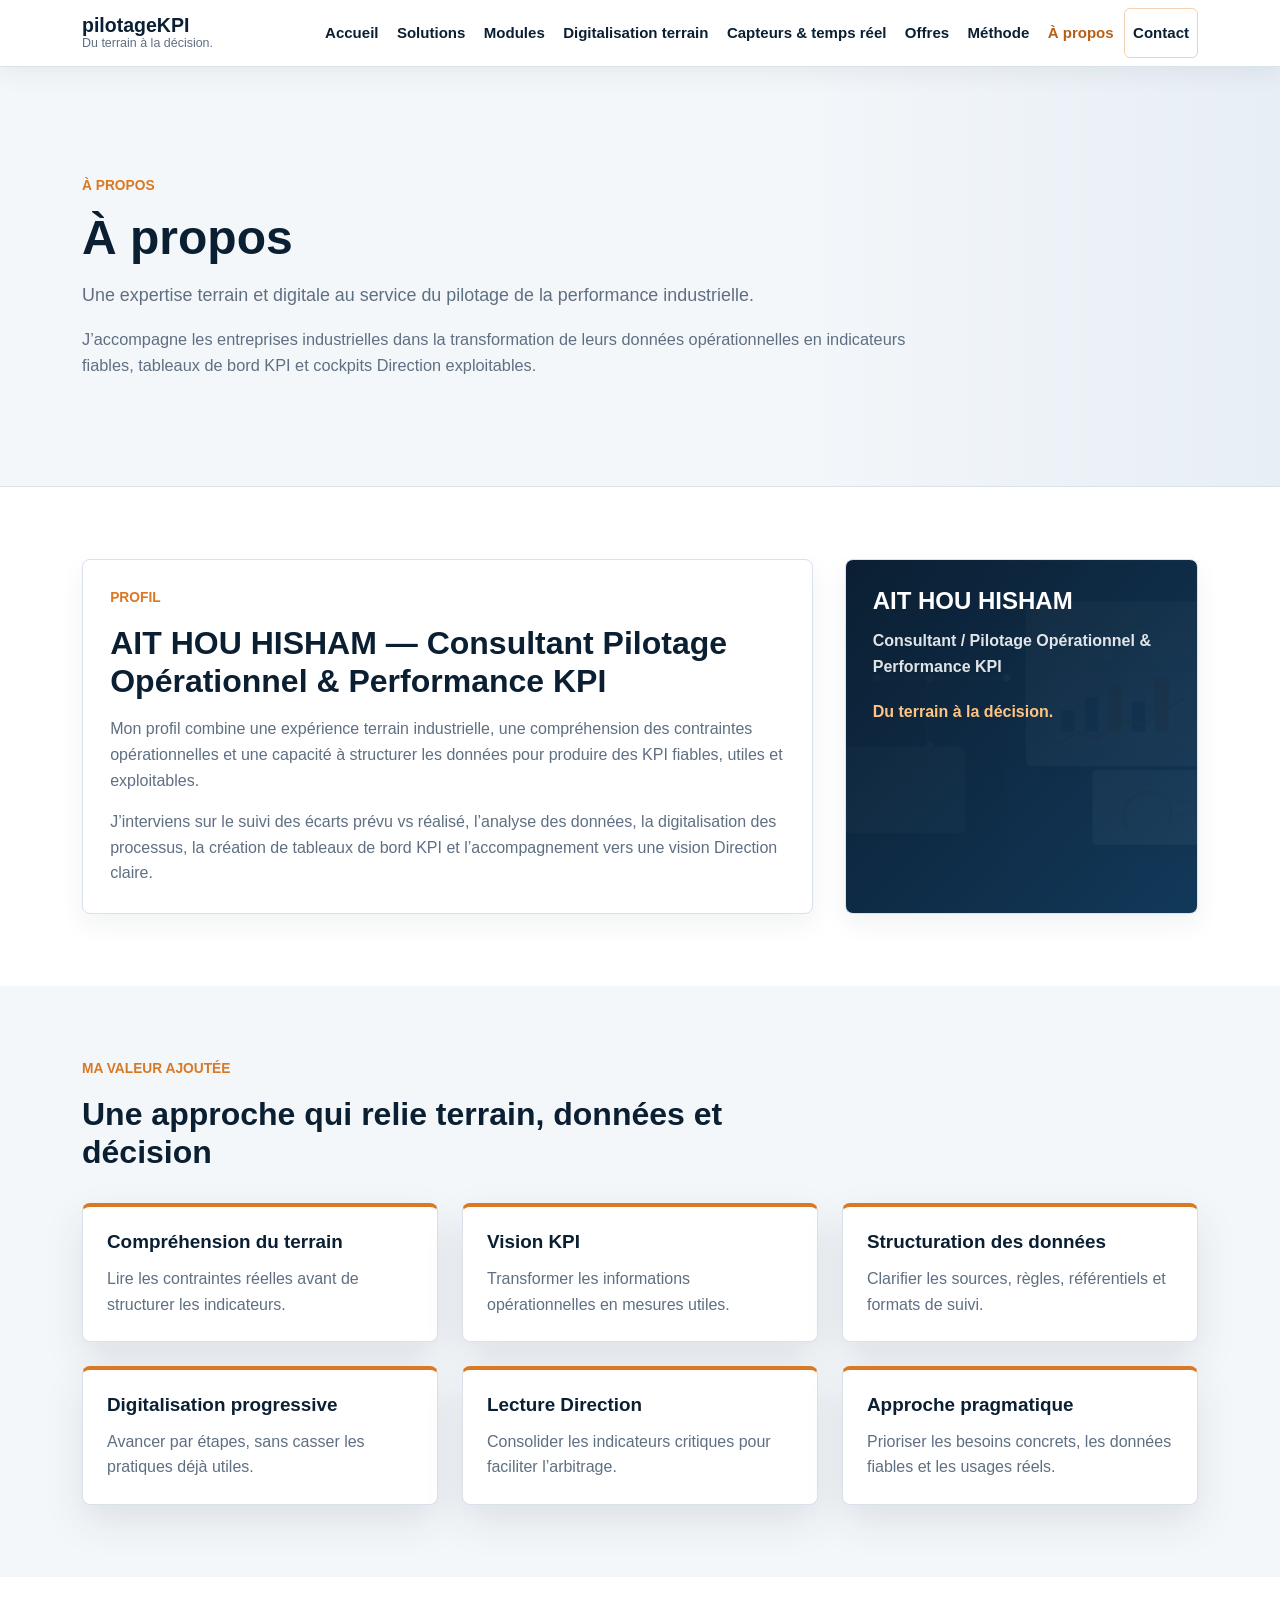
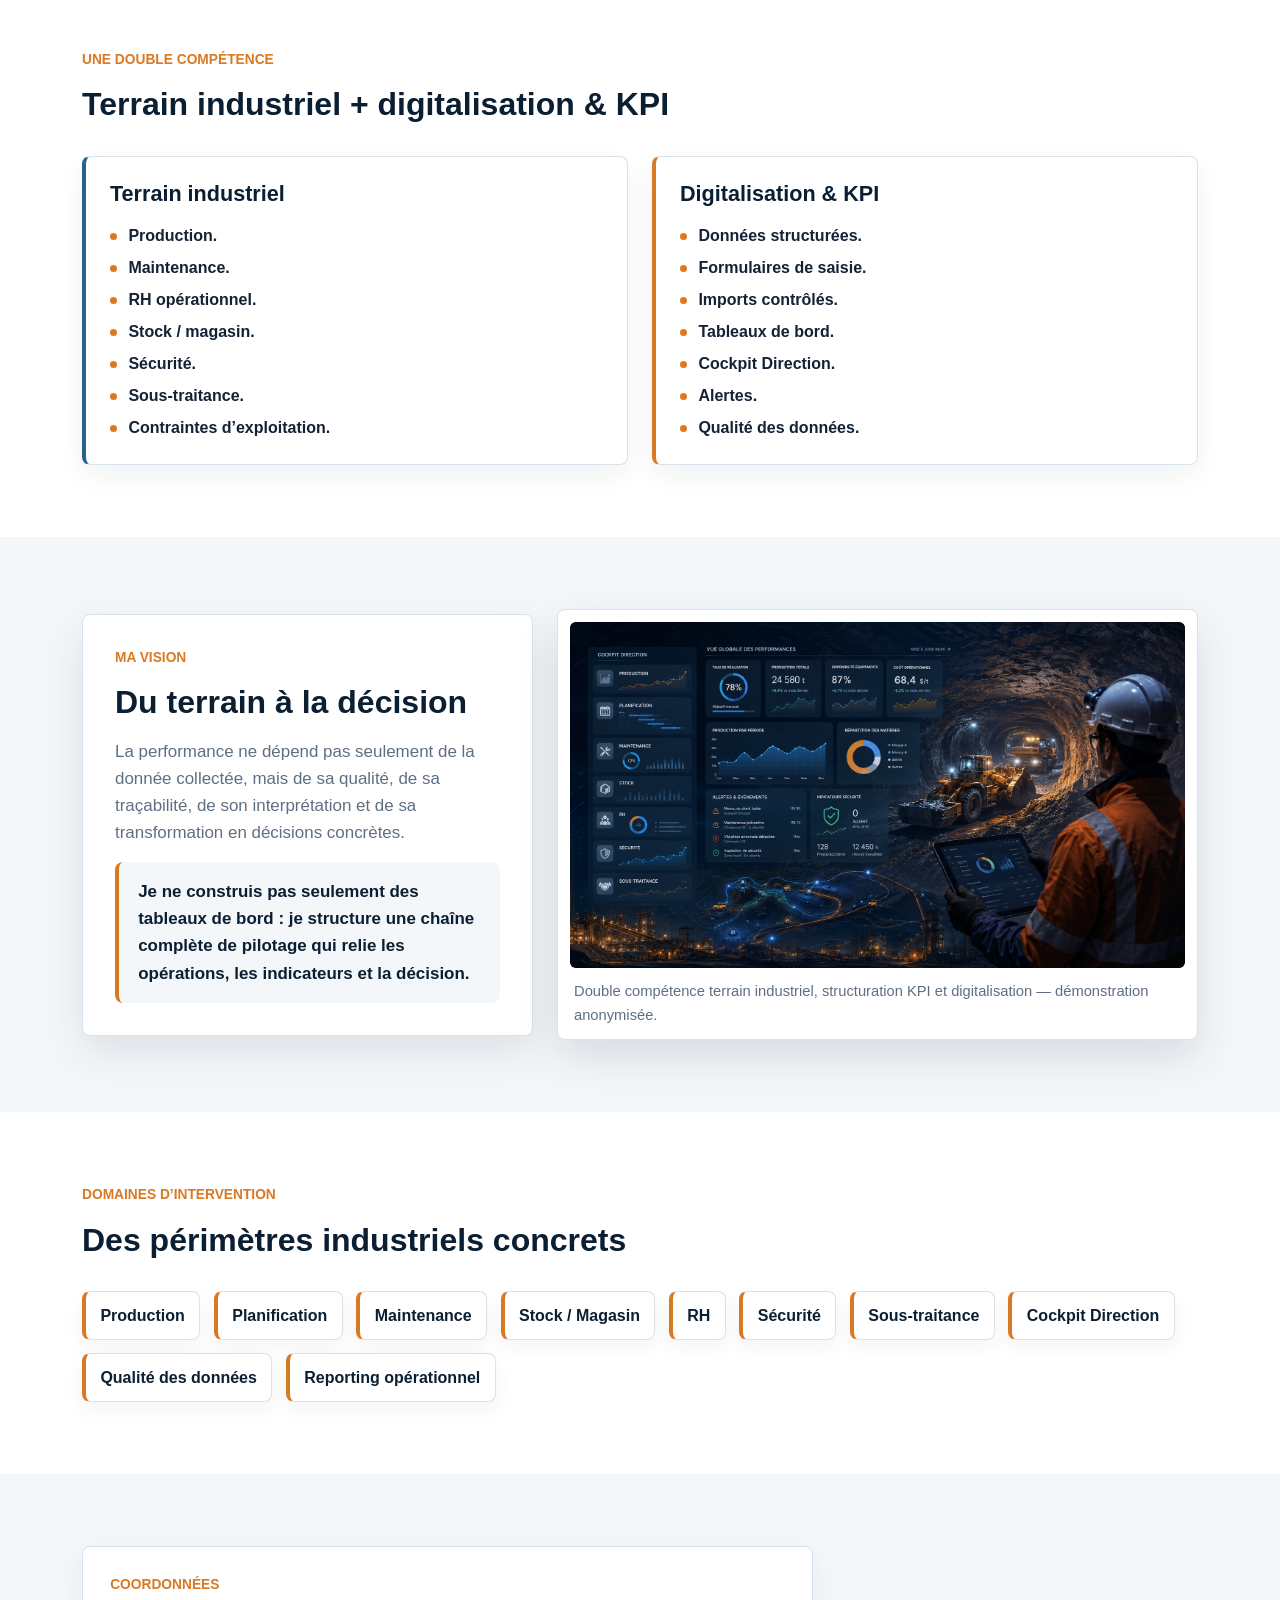
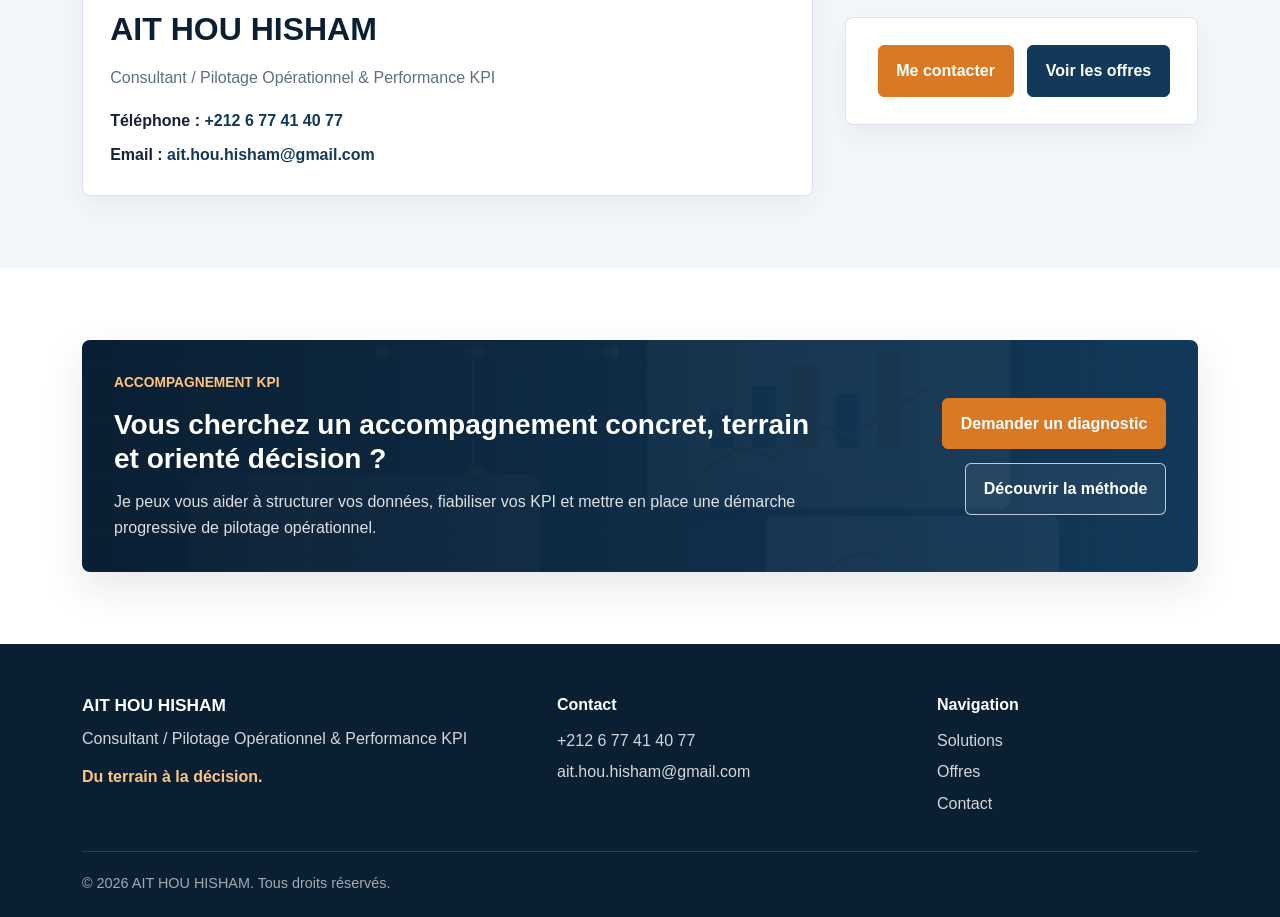
==== commit 73345ae9: "Lot visuel - Integration images demonstration anonymisees" ====
--- a/apropos.html
+++ b/apropos.html
@@ -163,17 +163,29 @@
 
     <section class="section-band section-muted">
       <div class="container">
-        <div class="vision-panel">
-          <p class="section-kicker">Ma vision</p>
-          <h2>Du terrain à la décision</h2>
-          <p>
-            La performance ne dépend pas seulement de la donnée collectée, mais de sa qualité, de sa traçabilité,
-            de son interprétation et de sa transformation en décisions concrètes.
-          </p>
-          <p class="vision-quote">
-            Je ne construis pas seulement des tableaux de bord : je structure une chaîne complète de pilotage qui relie
-            les opérations, les indicateurs et la décision.
-          </p>
+        <div class="row g-4 align-items-center">
+          <div class="col-lg-5">
+            <div class="vision-panel">
+              <p class="section-kicker">Ma vision</p>
+              <h2>Du terrain à la décision</h2>
+              <p>
+                La performance ne dépend pas seulement de la donnée collectée, mais de sa qualité, de sa traçabilité,
+                de son interprétation et de sa transformation en décisions concrètes.
+              </p>
+              <p class="vision-quote">
+                Je ne construis pas seulement des tableaux de bord : je structure une chaîne complète de pilotage qui relie
+                les opérations, les indicateurs et la décision.
+              </p>
+            </div>
+          </div>
+          <div class="col-lg-7">
+            <figure class="demo-visual-card">
+              <div class="demo-visual-frame">
+                <img class="img-fluid demo-visual-img" src="assets/img/demo/hero-dashboard-mine.png" alt="Cockpit de pilotage opérationnel industriel — démonstration anonymisée" loading="lazy">
+              </div>
+              <figcaption class="demo-caption">Double compétence terrain industriel, structuration KPI et digitalisation — démonstration anonymisée.</figcaption>
+            </figure>
+          </div>
         </div>
       </div>
     </section>
--- a/assets/css/style.css
+++ b/assets/css/style.css
@@ -276,6 +276,96 @@
   background: var(--color-light);
 }
 
+.demo-visual-section {
+  padding: 4.5rem 0;
+  background: var(--color-white);
+}
+
+.section-muted.demo-visual-section,
+.demo-visual-section.section-muted {
+  background: var(--color-light);
+}
+
+.demo-text-block {
+  max-width: 680px;
+}
+
+.demo-text-block h2 {
+  margin: 0;
+  color: var(--color-primary);
+  font-size: 2rem;
+  font-weight: 800;
+  line-height: 1.2;
+  letter-spacing: 0;
+}
+
+.demo-text-block p:not(.section-kicker) {
+  margin: 1rem 0 0;
+  color: var(--color-muted);
+  font-size: 1.06rem;
+}
+
+.demo-note {
+  display: inline-block;
+  padding: 0.75rem 0.9rem;
+  color: var(--color-primary) !important;
+  background: rgba(217, 121, 36, 0.08);
+  border-left: 4px solid var(--color-accent);
+  border-radius: 8px;
+  font-weight: 800;
+}
+
+.demo-visual-card {
+  margin: 0;
+  padding: 0.75rem;
+  background: var(--color-white);
+  border: 1px solid var(--color-border);
+  border-radius: 8px;
+  box-shadow: 0 18px 42px rgba(11, 31, 51, 0.12);
+}
+
+.demo-visual-card-dark {
+  background: var(--color-primary);
+  border-color: rgba(255, 255, 255, 0.14);
+}
+
+.demo-visual-frame {
+  overflow: hidden;
+  background: var(--color-primary);
+  border-radius: 6px;
+}
+
+.demo-visual-img {
+  display: block;
+  width: 100%;
+  border-radius: 6px;
+  transition: transform 0.25s ease, filter 0.25s ease;
+}
+
+.demo-visual-card:hover .demo-visual-img {
+  transform: scale(1.01);
+  filter: saturate(1.03);
+}
+
+.demo-caption {
+  margin: 0.75rem 0.25rem 0;
+  color: var(--color-muted);
+  font-size: 0.92rem;
+}
+
+.demo-visual-card-dark .demo-caption {
+  color: rgba(255, 255, 255, 0.78);
+}
+
+.section-premium-banner {
+  color: var(--color-white);
+  background:
+    linear-gradient(90deg, rgba(11, 31, 51, 0.98), rgba(18, 57, 90, 0.94)),
+    url("../img/hero-industrial-kpi.png");
+  background-size: cover;
+  background-position: center;
+}
+
 .section-heading {
   max-width: 760px;
   margin-bottom: 2rem;
@@ -1087,6 +1177,109 @@
   color: var(--color-accent-dark);
 }
 
+.diagnostic-panel,
+.contact-form,
+.direct-contact-card,
+.confidentiality-panel {
+  height: 100%;
+  padding: 1.5rem;
+  background: var(--color-white);
+  border: 1px solid var(--color-border);
+  border-radius: 8px;
+  box-shadow: 0 10px 26px rgba(11, 31, 51, 0.06);
+}
+
+.diagnostic-panel {
+  border-left: 4px solid var(--color-primary-muted);
+}
+
+.diagnostic-panel h2,
+.form-heading h2,
+.confidentiality-panel h2 {
+  margin: 0;
+  color: var(--color-primary);
+  font-size: 1.75rem;
+  font-weight: 800;
+  line-height: 1.2;
+}
+
+.diagnostic-panel p:not(.section-kicker),
+.form-heading p,
+.confidentiality-panel p {
+  margin: 1rem 0;
+  color: var(--color-muted);
+}
+
+.contact-form {
+  border-top: 4px solid var(--color-accent);
+}
+
+.form-heading {
+  margin-bottom: 1.25rem;
+}
+
+.contact-form .form-label {
+  color: var(--color-primary);
+  font-weight: 800;
+}
+
+.contact-form .form-control,
+.contact-form .form-select {
+  min-height: 46px;
+  color: var(--color-text);
+  border-color: var(--color-border);
+  border-radius: 8px;
+}
+
+.contact-form textarea.form-control {
+  min-height: 150px;
+}
+
+.contact-form .form-control:focus,
+.contact-form .form-select:focus {
+  border-color: var(--color-accent);
+  box-shadow: 0 0 0 0.2rem rgba(217, 121, 36, 0.14);
+}
+
+.form-actions {
+  display: flex;
+  flex-wrap: wrap;
+  gap: 0.85rem;
+  margin-top: 1.5rem;
+}
+
+.direct-contact-card {
+  border-top: 4px solid var(--color-accent);
+}
+
+.direct-contact-card h3 {
+  margin: 0 0 0.75rem;
+  color: var(--color-primary);
+  font-size: 1.14rem;
+  font-weight: 800;
+}
+
+.direct-contact-card p {
+  margin: 0;
+  color: var(--color-muted);
+}
+
+.direct-contact-card a:not(.btn) {
+  color: var(--color-primary-soft);
+  font-weight: 800;
+  text-decoration: none;
+}
+
+.direct-contact-card a:not(.btn):hover,
+.direct-contact-card a:not(.btn):focus {
+  color: var(--color-accent-dark);
+}
+
+.confidentiality-panel {
+  max-width: 920px;
+  border-left: 4px solid var(--color-accent);
+}
+
 .site-footer {
   color: rgba(255, 255, 255, 0.82);
   background: var(--color-primary);
@@ -1204,6 +1397,10 @@
     grid-template-columns: 1fr;
   }
 
+  .demo-text-block {
+    max-width: 100%;
+  }
+
   .cta-actions {
     justify-content: flex-start;
   }
@@ -1224,7 +1421,30 @@
     background-position: center;
   }
 
+  .page-hero .container,
+  .section-band .container,
+  .demo-visual-section .container,
+  .final-cta .container {
+    width: calc(100vw - 24px);
+    width: calc(100dvw - 24px);
+    max-width: calc(100vw - 24px);
+    max-width: calc(100dvw - 24px);
+    padding-right: 0;
+    padding-left: 0;
+  }
+
   .hero-content {
+    width: 100%;
+    max-width: 390px;
+    max-width: min(390px, calc(100dvw - 24px));
+  }
+
+  .hero-section h1,
+  .hero-subtitle,
+  .hero-text,
+  .hero-actions,
+  .hero-indicators {
+    width: 100%;
     max-width: 100%;
   }
 
@@ -1234,6 +1454,7 @@
 
   .hero-subtitle {
     font-size: 1.08rem;
+    overflow-wrap: anywhere;
   }
 
   .hero-subtitle span {
@@ -1254,10 +1475,13 @@
 
   .btn {
     width: 100%;
+    min-width: 0;
+    white-space: normal;
   }
 
   .section-band,
-  .page-hero {
+  .page-hero,
+  .demo-visual-section {
     padding: 3.4rem 0;
   }
 
@@ -1265,8 +1489,44 @@
     font-size: 2.15rem;
   }
 
+  .page-hero h1,
+  .page-intro,
+  .page-hero-copy,
+  .section-heading,
+  .demo-text-block,
+  .large-copy,
+  .section-note {
+    width: 100%;
+    max-width: 390px;
+    max-width: min(390px, calc(100dvw - 24px));
+    overflow-wrap: break-word;
+  }
+
+  .section-heading h2,
+  .section-heading > p:not(.section-kicker),
+  .demo-text-block h2,
+  .demo-text-block p:not(.section-kicker) {
+    max-width: 100%;
+    overflow-wrap: break-word;
+  }
+
   .section-heading h2 {
     font-size: 1.65rem;
+  }
+
+  .demo-text-block h2 {
+    font-size: 1.65rem;
+  }
+
+  .demo-text-block p:not(.section-kicker) {
+    font-size: 1rem;
+  }
+
+  .demo-visual-card {
+    width: 100%;
+    max-width: 390px;
+    max-width: min(390px, calc(100dvw - 24px));
+    padding: 0.55rem;
   }
 
   .hero-indicator {
@@ -1340,13 +1600,20 @@
   .profile-summary,
   .contact-panel > div,
   .competence-card,
-  .vision-panel {
+  .vision-panel,
+  .diagnostic-panel,
+  .contact-form,
+  .direct-contact-card,
+  .confidentiality-panel {
     padding: 1.25rem;
   }
 
   .profile-identity h2,
   .contact-panel h2,
-  .vision-panel h2 {
+  .vision-panel h2,
+  .diagnostic-panel h2,
+  .form-heading h2,
+  .confidentiality-panel h2 {
     font-size: 1.55rem;
   }
 
@@ -1354,4 +1621,8 @@
     display: grid;
     grid-template-columns: 1fr;
   }
-}
+
+  .form-actions {
+    flex-direction: column;
+  }
+}
